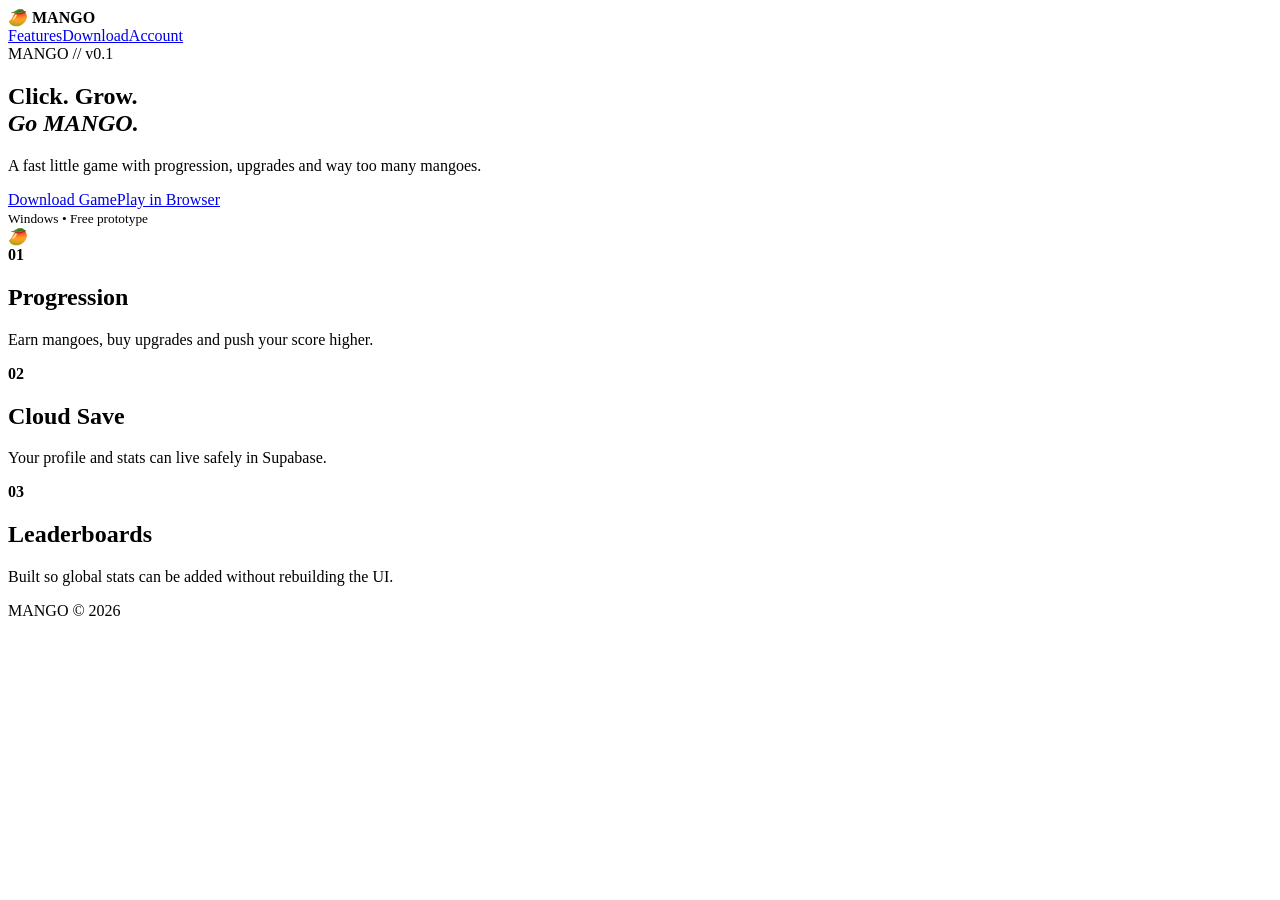
==== website/index.html @ 4dea9971 "Create website/index.html" ====
<!doctype html><html lang="tr"><head><meta charset="utf-8"><meta name="viewport" content="width=device-width,initial-scale=1"><title>MANGO</title><link rel="stylesheet" href="style.css"></head><body><nav><b>🥭 MANGO</b><div><a href="#features">Features</a><a href="#download">Download</a><a href="login.html">Account</a></div></nav><main><section class="hero"><div><span class="pill">MANGO // v0.1</span><h1>Click. Grow.<br><em>Go MANGO.</em></h1><p>A fast little game with progression, upgrades and way too many mangoes.</p><div class="buttons"><a class="primary" id="download" href="#">Download Game</a><a class="secondary" href="game.html">Play in Browser</a></div><small>Windows • Free prototype</small></div><div class="fruit">🥭</div></section><section id="features" class="grid"><article><b>01</b><h2>Progression</h2><p>Earn mangoes, buy upgrades and push your score higher.</p></article><article><b>02</b><h2>Cloud Save</h2><p>Your profile and stats can live safely in Supabase.</p></article><article><b>03</b><h2>Leaderboards</h2><p>Built so global stats can be added without rebuilding the UI.</p></article></section></main><footer>MANGO © 2026</footer><script src="config.js"></script><script>document.querySelector('#download').href=MANGO_CONFIG.downloadUrl;</script></body></html>
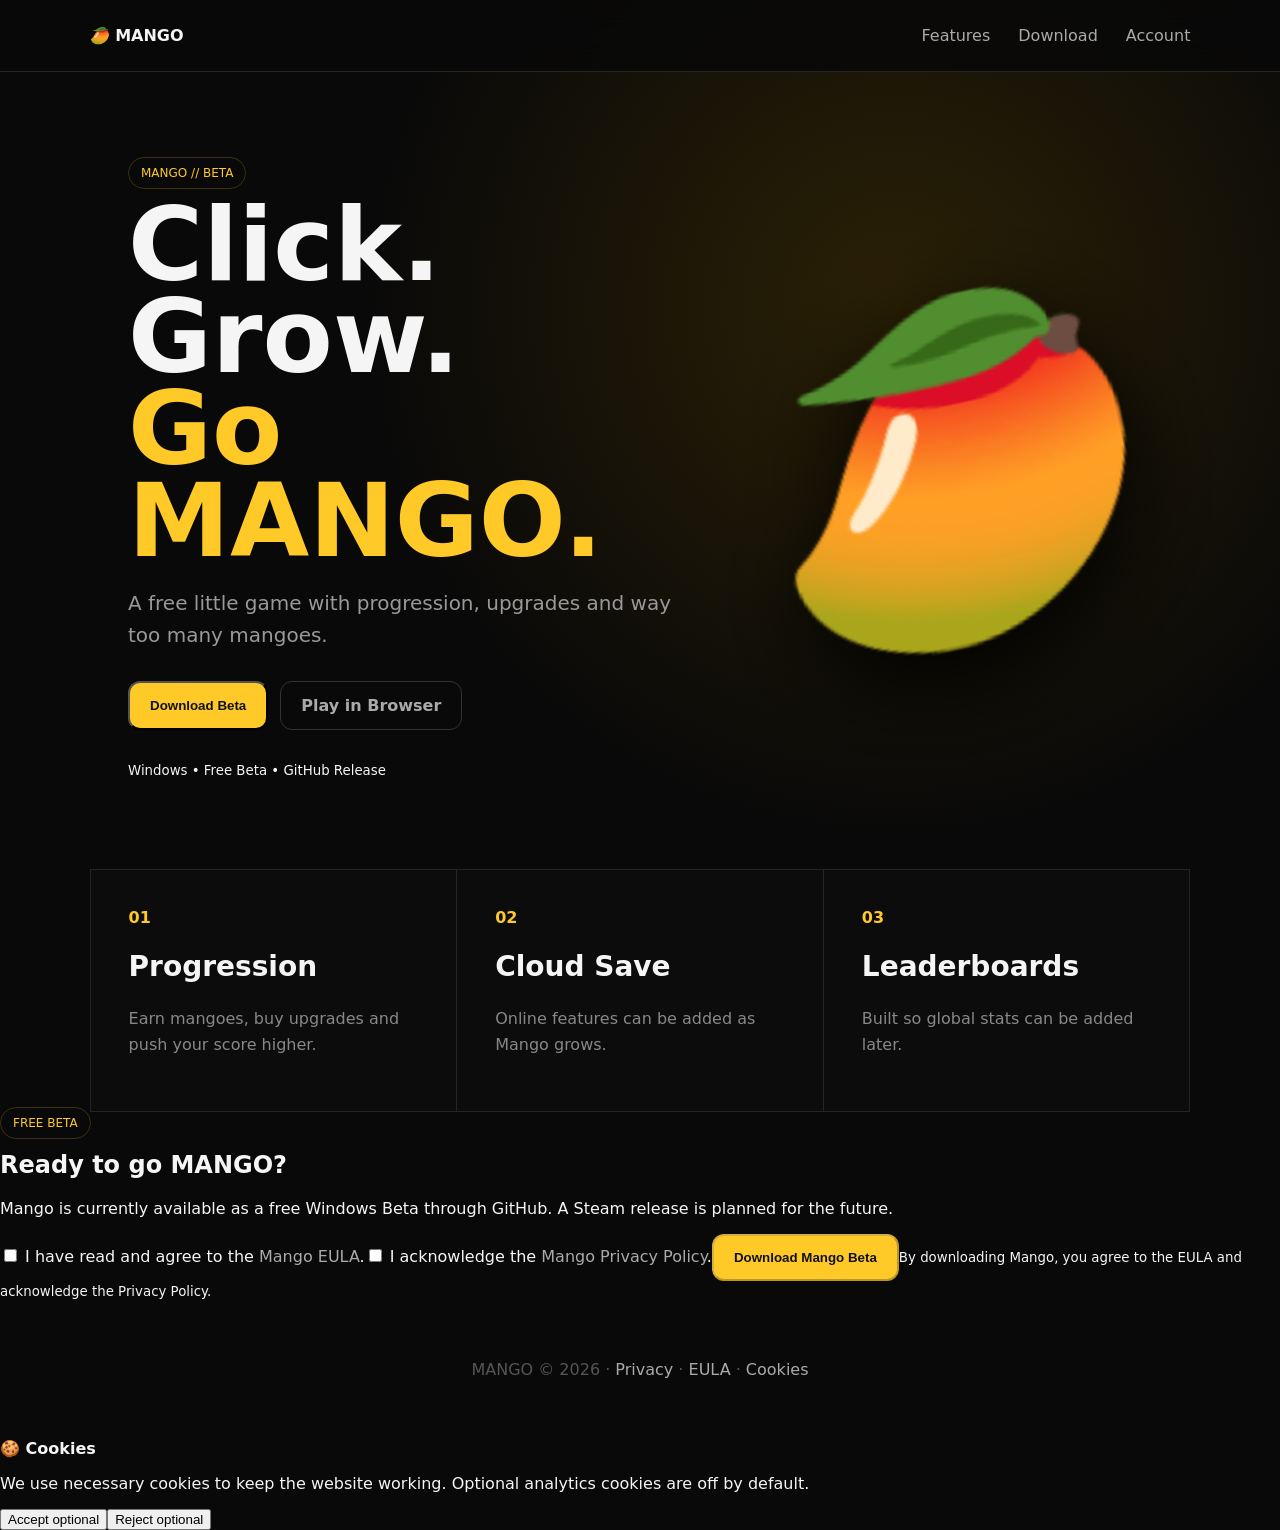
==== commit 4f1cbf1f: "Add Mango beta consent and cookie UX" ====
--- a/website/index.html
+++ b/website/index.html
@@ -1 +1 @@
-<!doctype html><html lang="tr"><head><meta charset="utf-8"><meta name="viewport" content="width=device-width,initial-scale=1"><title>MANGO</title><link rel="stylesheet" href="style.css"></head><body><nav><b>🥭 MANGO</b><div><a href="#features">Features</a><a href="#download">Download</a><a href="login.html">Account</a></div></nav><main><section class="hero"><div><span class="pill">MANGO // v0.1</span><h1>Click. Grow.<br><em>Go MANGO.</em></h1><p>A fast little game with progression, upgrades and way too many mangoes.</p><div class="buttons"><a class="primary" id="download" href="#">Download Game</a><a class="secondary" href="game.html">Play in Browser</a></div><small>Windows • Free prototype</small></div><div class="fruit">🥭</div></section><section id="features" class="grid"><article><b>01</b><h2>Progression</h2><p>Earn mangoes, buy upgrades and push your score higher.</p></article><article><b>02</b><h2>Cloud Save</h2><p>Your profile and stats can live safely in Supabase.</p></article><article><b>03</b><h2>Leaderboards</h2><p>Built so global stats can be added without rebuilding the UI.</p></article></section></main><footer>MANGO © 2026</footer><script src="config.js"></script><script>document.querySelector('#download').href=MANGO_CONFIG.downloadUrl;</script></body></html>+<!doctype html><html lang="en"><head><meta charset="utf-8"><meta name="viewport" content="width=device-width,initial-scale=1"><title>MANGO</title><link rel="stylesheet" href="style.css"></head><body><nav><b>🥭 MANGO</b><div><a href="#features">Features</a><a href="#download">Download</a><a href="login.html">Account</a></div></nav><main><section class="hero"><div><span class="pill">MANGO // BETA</span><h1>Click. Grow.<br><em>Go MANGO.</em></h1><p>A free little game with progression, upgrades and way too many mangoes.</p><div class="buttons"><button class="primary" id="download">Download Beta</button><a class="secondary" href="game.html">Play in Browser</a></div><small>Windows • Free Beta • GitHub Release</small></div><div class="fruit">🥭</div></section><section id="features" class="grid"><article><b>01</b><h2>Progression</h2><p>Earn mangoes, buy upgrades and push your score higher.</p></article><article><b>02</b><h2>Cloud Save</h2><p>Online features can be added as Mango grows.</p></article><article><b>03</b><h2>Leaderboards</h2><p>Built so global stats can be added later.</p></article></section><section id="download" class="legal"><span class="pill">FREE BETA</span><h2>Ready to go MANGO?</h2><p>Mango is currently available as a free Windows Beta through GitHub. A Steam release is planned for the future.</p><label><input type="checkbox" id="eulaCheck"> I have read and agree to the <a href="EULA.md">Mango EULA</a>.</label><label><input type="checkbox" id="privacyCheck"> I acknowledge the <a href="PRIVACY.md">Mango Privacy Policy</a>.</label><button class="primary" id="betaDownload" disabled>Download Mango Beta</button><small>By downloading Mango, you agree to the EULA and acknowledge the Privacy Policy.</small></section></main><footer>MANGO © 2026 · <a href="PRIVACY.md">Privacy</a> · <a href="EULA.md">EULA</a> · <a href="COOKIE_NOTICE.md">Cookies</a></footer><div class="cookie" id="cookieBanner"><div><b>🍪 Cookies</b><p>We use necessary cookies to keep the website working. Optional analytics cookies are off by default.</p></div><div class="cookieButtons"><button id="acceptCookies">Accept optional</button><button id="rejectCookies">Reject optional</button></div></div><script src="config.js"></script><script>(function(){const e=document.querySelector('#eulaCheck'),p=document.querySelector('#privacyCheck'),d=document.querySelector('#betaDownload'),top=document.querySelector('#download');function update(){d.disabled=!(e.checked&&p.checked)}e.addEventListener('change',update);p.addEventListener('change',update);function go(){if(!d.disabled)window.location.href=MANGO_CONFIG.downloadUrl}d.addEventListener('click',go);top.addEventListener('click',()=>document.querySelector('.legal').scrollIntoView({behavior:'smooth'}));const b=document.querySelector('#cookieBanner');const choice=localStorage.getItem('mango-cookie-choice');if(choice)b.remove();document.querySelector('#acceptCookies').onclick=()=>{localStorage.setItem('mango-cookie-choice','accepted');b.remove()};document.querySelector('#rejectCookies').onclick=()=>{localStorage.setItem('mango-cookie-choice','rejected');b.remove()};})();</script></body></html>
--- a/website/style.css
+++ b/website/style.css
@@ -0,0 +1 @@
+:root{font-family:Inter,system-ui,sans-serif;background:#090909;color:#f5f5f5}*{box-sizing:border-box}body{margin:0;background:radial-gradient(circle at 70% 20%,#2b2105 0,#090909 35%)}nav{height:72px;padding:0 7%;display:flex;align-items:center;justify-content:space-between;border-bottom:1px solid #242424;position:sticky;top:0;background:#090909dd;backdrop-filter:blur(16px);z-index:3}nav div{display:flex;gap:28px}a{color:#aaa;text-decoration:none}a:hover{color:#fff}.hero{min-height:72vh;display:flex;align-items:center;justify-content:space-between;padding:7% 10%;max-width:1400px;margin:auto}.hero h1{font-size:clamp(55px,8vw,120px);line-height:.9;margin:18px 0}.hero em{font-style:normal;color:#ffc928}.hero p{max-width:550px;color:#999;font-size:20px;line-height:1.6}.pill{font-size:12px;border:1px solid #3a320f;padding:8px 12px;border-radius:99px;color:#ffc928}.buttons{display:flex;gap:12px;margin:30px 0}.primary,.secondary{padding:14px 20px;border-radius:12px;font-weight:700}.primary{background:#ffc928;color:#111}.secondary{border:1px solid #333}.fruit{font-size:clamp(150px,25vw,330px);filter:drop-shadow(0 30px 50px #000);transform:rotate(-12deg)}.grid{display:grid;grid-template-columns:repeat(3,1fr);gap:1px;background:#242424;margin:0 7%;border:1px solid #242424}.grid article{background:#0c0c0c;padding:38px;min-height:210px}.grid b{color:#ffc928}.grid h2{font-size:28px}article p{color:#888;line-height:1.6}footer{text-align:center;color:#555;padding:60px}@media(max-width:800px){.hero{padding:70px 7%;display:block}.fruit{font-size:140px}.grid{grid-template-columns:1fr;margin:0 7%}nav div{gap:10px;font-size:13px}}
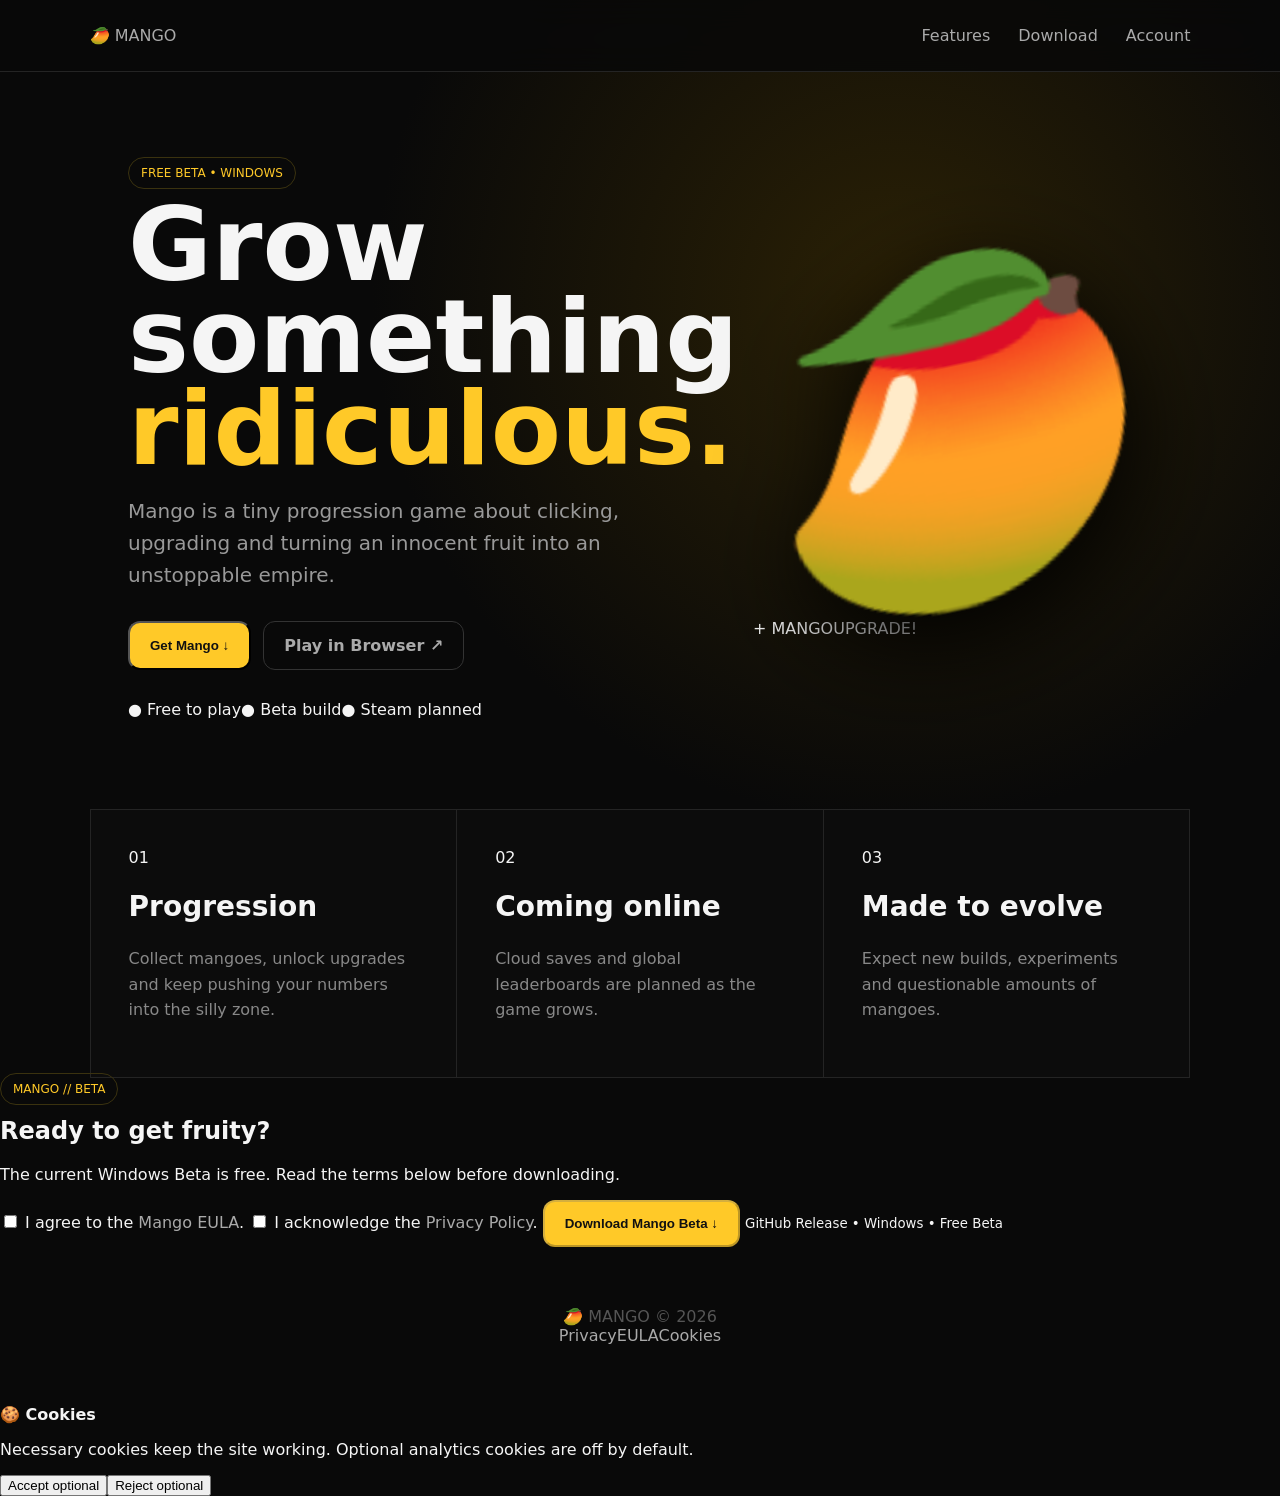
==== commit de80d483: "Redesign Mango landing page UI" ====
--- a/website/index.html
+++ b/website/index.html
@@ -1 +1,39 @@
-<!doctype html><html lang="en"><head><meta charset="utf-8"><meta name="viewport" content="width=device-width,initial-scale=1"><title>MANGO</title><link rel="stylesheet" href="style.css"></head><body><nav><b>🥭 MANGO</b><div><a href="#features">Features</a><a href="#download">Download</a><a href="login.html">Account</a></div></nav><main><section class="hero"><div><span class="pill">MANGO // BETA</span><h1>Click. Grow.<br><em>Go MANGO.</em></h1><p>A free little game with progression, upgrades and way too many mangoes.</p><div class="buttons"><button class="primary" id="download">Download Beta</button><a class="secondary" href="game.html">Play in Browser</a></div><small>Windows • Free Beta • GitHub Release</small></div><div class="fruit">🥭</div></section><section id="features" class="grid"><article><b>01</b><h2>Progression</h2><p>Earn mangoes, buy upgrades and push your score higher.</p></article><article><b>02</b><h2>Cloud Save</h2><p>Online features can be added as Mango grows.</p></article><article><b>03</b><h2>Leaderboards</h2><p>Built so global stats can be added later.</p></article></section><section id="download" class="legal"><span class="pill">FREE BETA</span><h2>Ready to go MANGO?</h2><p>Mango is currently available as a free Windows Beta through GitHub. A Steam release is planned for the future.</p><label><input type="checkbox" id="eulaCheck"> I have read and agree to the <a href="EULA.md">Mango EULA</a>.</label><label><input type="checkbox" id="privacyCheck"> I acknowledge the <a href="PRIVACY.md">Mango Privacy Policy</a>.</label><button class="primary" id="betaDownload" disabled>Download Mango Beta</button><small>By downloading Mango, you agree to the EULA and acknowledge the Privacy Policy.</small></section></main><footer>MANGO © 2026 · <a href="PRIVACY.md">Privacy</a> · <a href="EULA.md">EULA</a> · <a href="COOKIE_NOTICE.md">Cookies</a></footer><div class="cookie" id="cookieBanner"><div><b>🍪 Cookies</b><p>We use necessary cookies to keep the website working. Optional analytics cookies are off by default.</p></div><div class="cookieButtons"><button id="acceptCookies">Accept optional</button><button id="rejectCookies">Reject optional</button></div></div><script src="config.js"></script><script>(function(){const e=document.querySelector('#eulaCheck'),p=document.querySelector('#privacyCheck'),d=document.querySelector('#betaDownload'),top=document.querySelector('#download');function update(){d.disabled=!(e.checked&&p.checked)}e.addEventListener('change',update);p.addEventListener('change',update);function go(){if(!d.disabled)window.location.href=MANGO_CONFIG.downloadUrl}d.addEventListener('click',go);top.addEventListener('click',()=>document.querySelector('.legal').scrollIntoView({behavior:'smooth'}));const b=document.querySelector('#cookieBanner');const choice=localStorage.getItem('mango-cookie-choice');if(choice)b.remove();document.querySelector('#acceptCookies').onclick=()=>{localStorage.setItem('mango-cookie-choice','accepted');b.remove()};document.querySelector('#rejectCookies').onclick=()=>{localStorage.setItem('mango-cookie-choice','rejected');b.remove()};})();</script></body></html>+<!doctype html>
+<html lang="en">
+<head>
+<meta charset="utf-8">
+<meta name="viewport" content="width=device-width,initial-scale=1">
+<title>MANGO • Free Beta</title>
+<link rel="stylesheet" href="style.css">
+</head>
+<body>
+<div class="ambient ambient-one"></div><div class="ambient ambient-two"></div>
+<nav><a class="brand" href="#">🥭 <span>MANGO</span></a><div class="navlinks"><a href="#features">Features</a><a href="#download">Download</a><a href="login.html">Account</a></div></nav>
+<main>
+<section class="hero">
+<div class="hero-copy"><span class="pill">FREE BETA • WINDOWS</span><h1>Grow something<br><em>ridiculous.</em></h1><p>Mango is a tiny progression game about clicking, upgrading and turning an innocent fruit into an unstoppable empire.</p><div class="buttons"><button class="primary" id="download">Get Mango <span>↓</span></button><a class="secondary" href="game.html">Play in Browser <span>↗</span></a></div><div class="meta"><span>● Free to play</span><span>● Beta build</span><span>● Steam planned</span></div></div>
+<div class="fruit-stage"><div class="glow"></div><div class="fruit">🥭</div><div class="orbit orbit-a"></div><div class="orbit orbit-b"></div><span class="float-tag tag-one">+ MANGO</span><span class="float-tag tag-two">UPGRADE!</span></div>
+</section>
+<section id="features" class="grid">
+<article><div class="num">01</div><h2>Progression</h2><p>Collect mangoes, unlock upgrades and keep pushing your numbers into the silly zone.</p></article>
+<article><div class="num">02</div><h2>Coming online</h2><p>Cloud saves and global leaderboards are planned as the game grows.</p></article>
+<article><div class="num">03</div><h2>Made to evolve</h2><p>Expect new builds, experiments and questionable amounts of mangoes.</p></article>
+</section>
+<section id="download" class="download-card">
+<div><span class="pill">MANGO // BETA</span><h2>Ready to get fruity?</h2><p>The current Windows Beta is free. Read the terms below before downloading.</p></div>
+<div class="checks">
+<label><input type="checkbox" id="eulaCheck"> I agree to the <a href="EULA.md">Mango EULA</a>.</label>
+<label><input type="checkbox" id="privacyCheck"> I acknowledge the <a href="PRIVACY.md">Privacy Policy</a>.</label>
+<button class="primary wide" id="betaDownload" disabled>Download Mango Beta <span>↓</span></button>
+<small>GitHub Release • Windows • Free Beta</small>
+</div>
+</section>
+</main>
+<footer><span>🥭 MANGO © 2026</span><div><a href="PRIVACY.md">Privacy</a><a href="EULA.md">EULA</a><a href="COOKIE_NOTICE.md">Cookies</a></div></footer>
+<div class="cookie" id="cookieBanner"><div><b>🍪 Cookies</b><p>Necessary cookies keep the site working. Optional analytics cookies are off by default.</p></div><div class="cookieButtons"><button id="acceptCookies">Accept optional</button><button id="rejectCookies">Reject optional</button></div></div>
+<script src="config.js"></script>
+<script>
+(()=>{const e=document.querySelector('#eulaCheck'),p=document.querySelector('#privacyCheck'),d=document.querySelector('#betaDownload'),top=document.querySelector('#download');const update=()=>d.disabled=!(e.checked&&p.checked);e.onchange=update;p.onchange=update;d.onclick=()=>{if(!d.disabled)location.href=MANGO_CONFIG.downloadUrl};top.querySelector('.primary')?.addEventListener('click',()=>{});const b=document.querySelector('#cookieBanner'),c=localStorage.getItem('mango-cookie-choice');if(c)b.remove();document.querySelector('#acceptCookies').onclick=()=>{localStorage.setItem('mango-cookie-choice','accepted');b.remove()};document.querySelector('#rejectCookies').onclick=()=>{localStorage.setItem('mango-cookie-choice','rejected');b.remove()};})();
+</script>
+</body>
+</html>
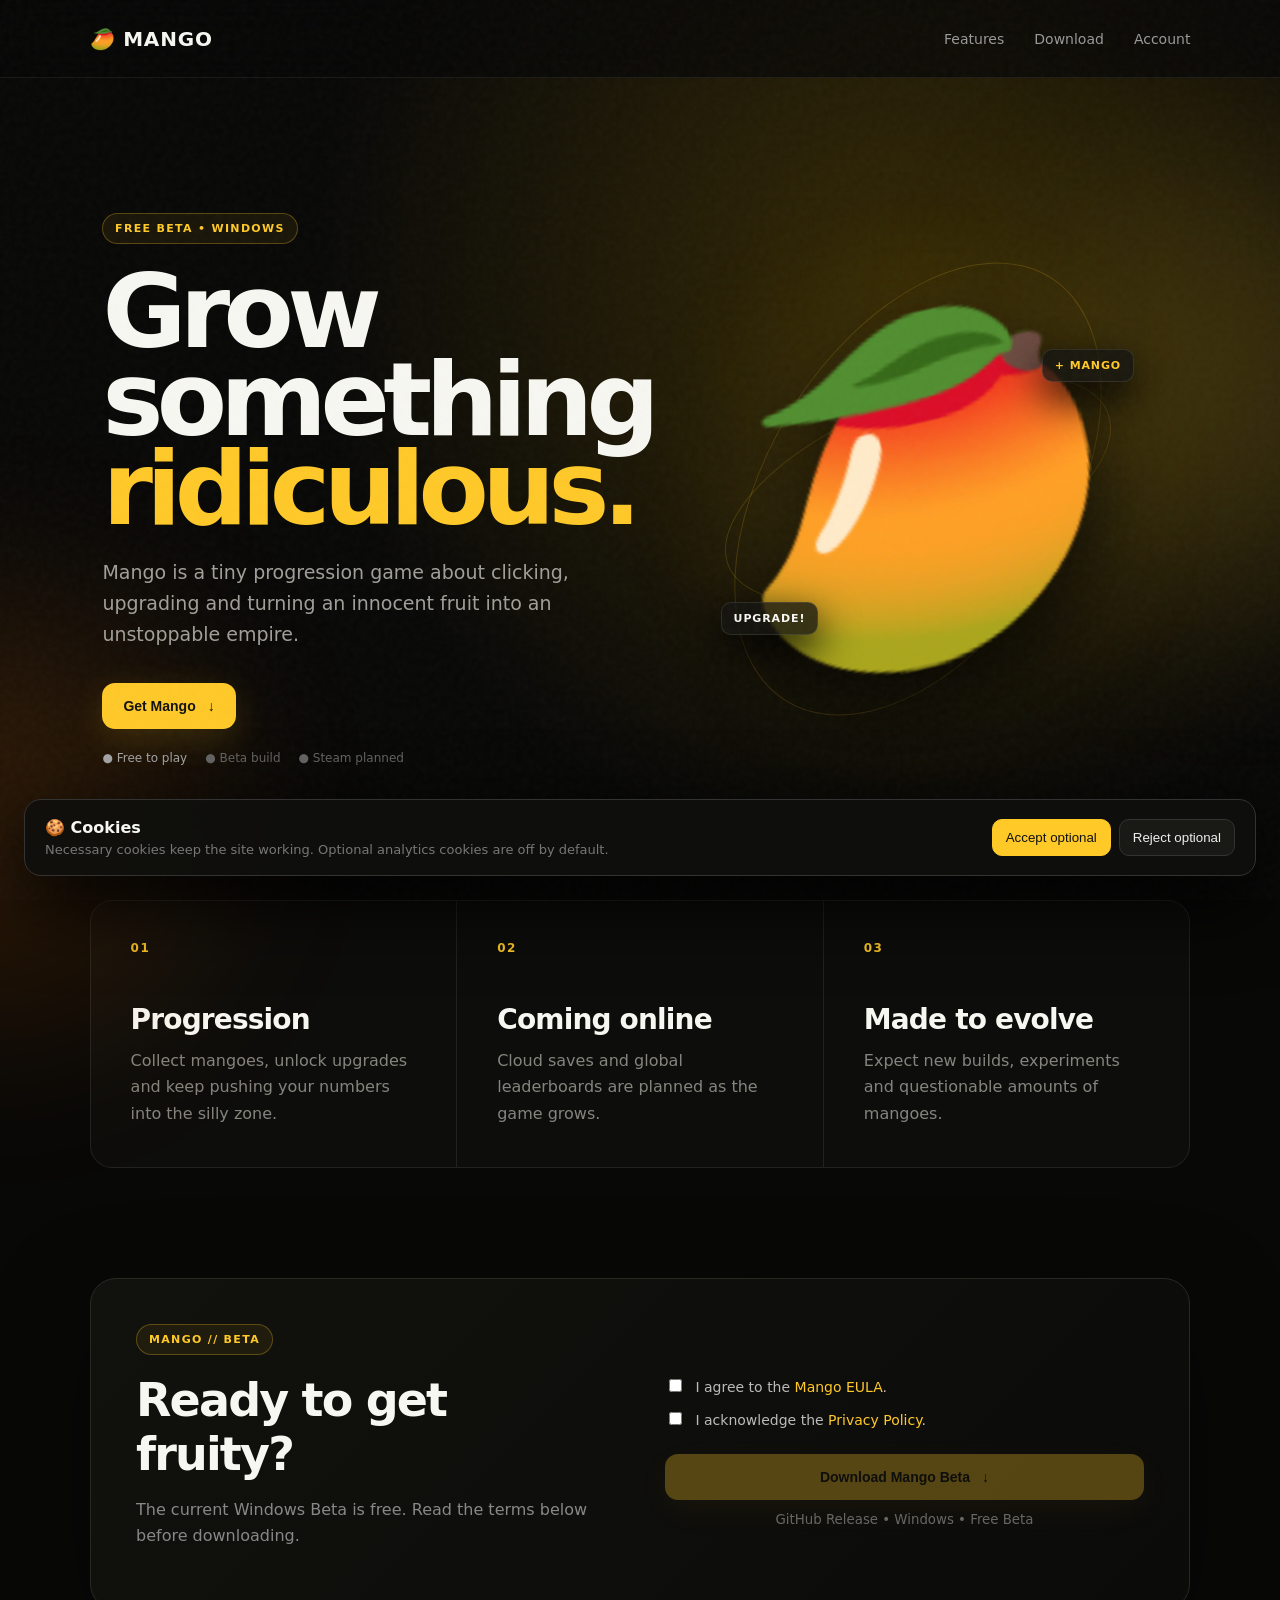
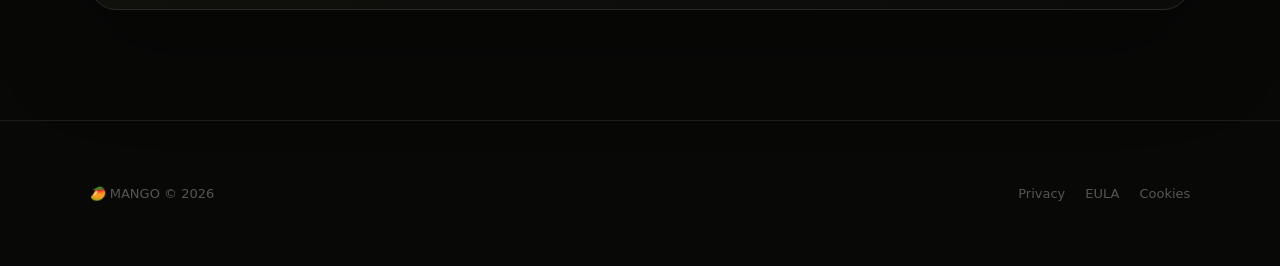
==== commit e2dadc00: "Remove browser play button" ====
--- a/website/index.html
+++ b/website/index.html
@@ -11,7 +11,7 @@
 <nav><a class="brand" href="#">🥭 <span>MANGO</span></a><div class="navlinks"><a href="#features">Features</a><a href="#download">Download</a><a href="login.html">Account</a></div></nav>
 <main>
 <section class="hero">
-<div class="hero-copy"><span class="pill">FREE BETA • WINDOWS</span><h1>Grow something<br><em>ridiculous.</em></h1><p>Mango is a tiny progression game about clicking, upgrading and turning an innocent fruit into an unstoppable empire.</p><div class="buttons"><button class="primary" id="download">Get Mango <span>↓</span></button><a class="secondary" href="game.html">Play in Browser <span>↗</span></a></div><div class="meta"><span>● Free to play</span><span>● Beta build</span><span>● Steam planned</span></div></div>
+<div class="hero-copy"><span class="pill">FREE BETA • WINDOWS</span><h1>Grow something<br><em>ridiculous.</em></h1><p>Mango is a tiny progression game about clicking, upgrading and turning an innocent fruit into an unstoppable empire.</p><div class="buttons"><button class="primary" id="download">Get Mango <span>↓</span></button></div><div class="meta"><span>● Free to play</span><span>● Beta build</span><span>● Steam planned</span></div></div>
 <div class="fruit-stage"><div class="glow"></div><div class="fruit">🥭</div><div class="orbit orbit-a"></div><div class="orbit orbit-b"></div><span class="float-tag tag-one">+ MANGO</span><span class="float-tag tag-two">UPGRADE!</span></div>
 </section>
 <section id="features" class="grid">
--- a/website/style.css
+++ b/website/style.css
@@ -1 +1 @@
-:root{font-family:Inter,system-ui,sans-serif;background:#090909;color:#f5f5f5}*{box-sizing:border-box}body{margin:0;background:radial-gradient(circle at 70% 20%,#2b2105 0,#090909 35%)}nav{height:72px;padding:0 7%;display:flex;align-items:center;justify-content:space-between;border-bottom:1px solid #242424;position:sticky;top:0;background:#090909dd;backdrop-filter:blur(16px);z-index:3}nav div{display:flex;gap:28px}a{color:#aaa;text-decoration:none}a:hover{color:#fff}.hero{min-height:72vh;display:flex;align-items:center;justify-content:space-between;padding:7% 10%;max-width:1400px;margin:auto}.hero h1{font-size:clamp(55px,8vw,120px);line-height:.9;margin:18px 0}.hero em{font-style:normal;color:#ffc928}.hero p{max-width:550px;color:#999;font-size:20px;line-height:1.6}.pill{font-size:12px;border:1px solid #3a320f;padding:8px 12px;border-radius:99px;color:#ffc928}.buttons{display:flex;gap:12px;margin:30px 0}.primary,.secondary{padding:14px 20px;border-radius:12px;font-weight:700}.primary{background:#ffc928;color:#111}.secondary{border:1px solid #333}.fruit{font-size:clamp(150px,25vw,330px);filter:drop-shadow(0 30px 50px #000);transform:rotate(-12deg)}.grid{display:grid;grid-template-columns:repeat(3,1fr);gap:1px;background:#242424;margin:0 7%;border:1px solid #242424}.grid article{background:#0c0c0c;padding:38px;min-height:210px}.grid b{color:#ffc928}.grid h2{font-size:28px}article p{color:#888;line-height:1.6}footer{text-align:center;color:#555;padding:60px}@media(max-width:800px){.hero{padding:70px 7%;display:block}.fruit{font-size:140px}.grid{grid-template-columns:1fr;margin:0 7%}nav div{gap:10px;font-size:13px}}+:root{font-family:Inter,ui-sans-serif,system-ui,-apple-system,sans-serif;color:#f7f7f2;background:#080807;scroll-behavior:smooth}*{box-sizing:border-box}body{margin:0;overflow-x:hidden;background:radial-gradient(circle at 70% 15%,#332805 0,transparent 32%),#080807}body:before{content:"";position:fixed;inset:0;pointer-events:none;opacity:.035;background-image:url("data:image/svg+xml,%3Csvg viewBox='0 0 160 160' xmlns='http://www.w3.org/2000/svg'%3E%3Cfilter id='n'%3E%3CfeTurbulence type='fractalNoise' baseFrequency='.9' numOctaves='4' stitchTiles='stitch'/%3E%3C/filter%3E%3Crect width='100%25' height='100%25' filter='url(%23n)'/%3E%3C/svg%3E");z-index:20}.ambient{position:fixed;width:420px;height:420px;border-radius:50%;filter:blur(100px);opacity:.14;pointer-events:none}.ambient-one{background:#ffc928;right:-160px;top:180px}.ambient-two{background:#ff7b00;left:-220px;bottom:-120px}a{color:inherit;text-decoration:none}nav{height:78px;padding:0 7%;display:flex;align-items:center;justify-content:space-between;position:sticky;top:0;z-index:10;background:rgba(8,8,7,.72);backdrop-filter:blur(18px);border-bottom:1px solid rgba(255,255,255,.07)}.brand{font-weight:900;letter-spacing:.04em;font-size:20px}.navlinks{display:flex;gap:30px;color:#999;font-size:14px}.navlinks a{transition:color .2s}.navlinks a:hover{color:#ffc928}.hero{min-height:calc(100vh - 78px);max-width:1400px;margin:auto;padding:8% 8%;display:grid;grid-template-columns:1.05fr .95fr;align-items:center;gap:30px}.hero-copy{animation:rise .8s ease both}.pill{display:inline-block;border:1px solid rgba(255,201,40,.28);background:rgba(255,201,40,.07);padding:8px 12px;border-radius:99px;color:#ffc928;font-size:11px;font-weight:800;letter-spacing:.12em}.hero h1{font-size:clamp(60px,8vw,116px);line-height:.86;letter-spacing:-.065em;margin:24px 0}.hero h1 em{font-style:normal;color:#ffc928}.hero p{max-width:590px;color:#a09f98;font-size:19px;line-height:1.65;margin:0}.buttons{display:flex;gap:12px;margin:32px 0 22px}.primary,.secondary{display:inline-flex;align-items:center;justify-content:center;gap:12px;padding:15px 21px;border-radius:13px;font-weight:800;font-size:14px;transition:transform .2s,box-shadow .2s,background .2s}.primary{border:0;background:#ffc928;color:#111;cursor:pointer;box-shadow:0 10px 35px rgba(255,201,40,.16)}.primary:hover:not(:disabled){transform:translateY(-3px);box-shadow:0 16px 45px rgba(255,201,40,.27)}.primary:disabled{opacity:.3;cursor:not-allowed}.secondary{border:1px solid #333;background:#111;color:#ddd}.secondary:hover{transform:translateY(-3px);border-color:#555}.meta{display:flex;gap:18px;color:#666;font-size:12px}.meta span:first-child{color:#aaa}.fruit-stage{height:560px;position:relative;display:grid;place-items:center;animation:float 5s ease-in-out infinite}.fruit{font-size:clamp(190px,25vw,330px);filter:drop-shadow(0 35px 40px rgba(0,0,0,.75));transform:rotate(-13deg);z-index:2;user-select:none}.glow{position:absolute;width:280px;height:280px;border-radius:50%;background:#ffc928;filter:blur(95px);opacity:.16}.orbit{position:absolute;border:1px solid rgba(255,201,40,.18);border-radius:50%;width:410px;height:180px;transform:rotate(-22deg);animation:spin 10s linear infinite}.orbit-b{width:300px;height:500px;transform:rotate(32deg);animation-direction:reverse}.float-tag{position:absolute;padding:9px 12px;border-radius:10px;background:rgba(20,20,17,.8);border:1px solid rgba(255,255,255,.1);font-size:11px;font-weight:800;letter-spacing:.08em;box-shadow:0 15px 40px #000;z-index:3}.tag-one{right:4%;top:25%;color:#ffc928;animation:tag 3s ease-in-out infinite}.tag-two{left:8%;bottom:24%;animation:tag 3.4s ease-in-out infinite reverse}.grid{display:grid;grid-template-columns:repeat(3,1fr);gap:1px;margin:0 7%;border:1px solid #222;background:#222;border-radius:22px;overflow:hidden}.grid article{background:#0d0d0b;padding:40px;min-height:245px;transition:background .3s,transform .3s}.grid article:hover{background:#13130f}.num{color:#ffc928;font-size:12px;font-weight:900;letter-spacing:.12em}.grid h2{font-size:28px;letter-spacing:-.03em;margin:48px 0 12px}.grid p{color:#85847d;line-height:1.65;margin:0}.download-card{max-width:1100px;margin:110px auto;padding:45px;display:grid;grid-template-columns:1fr 1fr;gap:50px;align-items:center;border:1px solid #292923;border-radius:26px;background:linear-gradient(135deg,#11110d,#0b0b0a);box-shadow:0 30px 100px rgba(0,0,0,.35)}.download-card h2{font-size:46px;letter-spacing:-.04em;margin:18px 0 10px}.download-card p{color:#888;line-height:1.6}.checks label{display:block;color:#bbb;margin:14px 0;font-size:14px}.checks input{accent-color:#ffc928;margin-right:9px}.checks a{color:#ffc928}.wide{width:100%;margin-top:12px}.checks small{display:block;color:#666;text-align:center;margin-top:12px}footer{padding:65px 7%;display:flex;justify-content:space-between;color:#555;font-size:13px;border-top:1px solid #1d1d19}footer div{display:flex;gap:20px}footer a:hover{color:#aaa}.cookie{position:fixed;left:24px;right:24px;bottom:24px;z-index:30;display:flex;justify-content:space-between;align-items:center;gap:24px;padding:18px 20px;border:1px solid #333;border-radius:17px;background:rgba(15,15,13,.94);backdrop-filter:blur(18px);box-shadow:0 25px 80px #000}.cookie p{margin:5px 0 0;color:#777;font-size:13px}.cookieButtons{display:flex;gap:8px}.cookieButtons button{padding:10px 13px;border-radius:10px;border:1px solid #333;background:#191916;color:#eee;cursor:pointer}.cookieButtons button:first-child{background:#ffc928;color:#111;border-color:#ffc928}@keyframes rise{from{opacity:0;transform:translateY(22px)}to{opacity:1;transform:none}}@keyframes float{0%,100%{transform:translateY(0) rotate(0)}50%{transform:translateY(-12px) rotate(1deg)}}@keyframes spin{to{transform:rotate(338deg)}}@keyframes tag{50%{transform:translateY(-8px)}}@media(max-width:850px){.hero{grid-template-columns:1fr;padding:80px 7% 40px}.fruit-stage{height:390px}.fruit{font-size:180px}.grid{grid-template-columns:1fr;margin:0 7%}.download-card{grid-template-columns:1fr;margin:80px 7%;padding:30px}.download-card h2{font-size:36px}.navlinks{gap:13px}.cookie{left:12px;right:12px;bottom:12px;display:block}.cookieButtons{margin-top:13px}.meta{flex-wrap:wrap}.hero h1{font-size:clamp(55px,15vw,90px)}}
